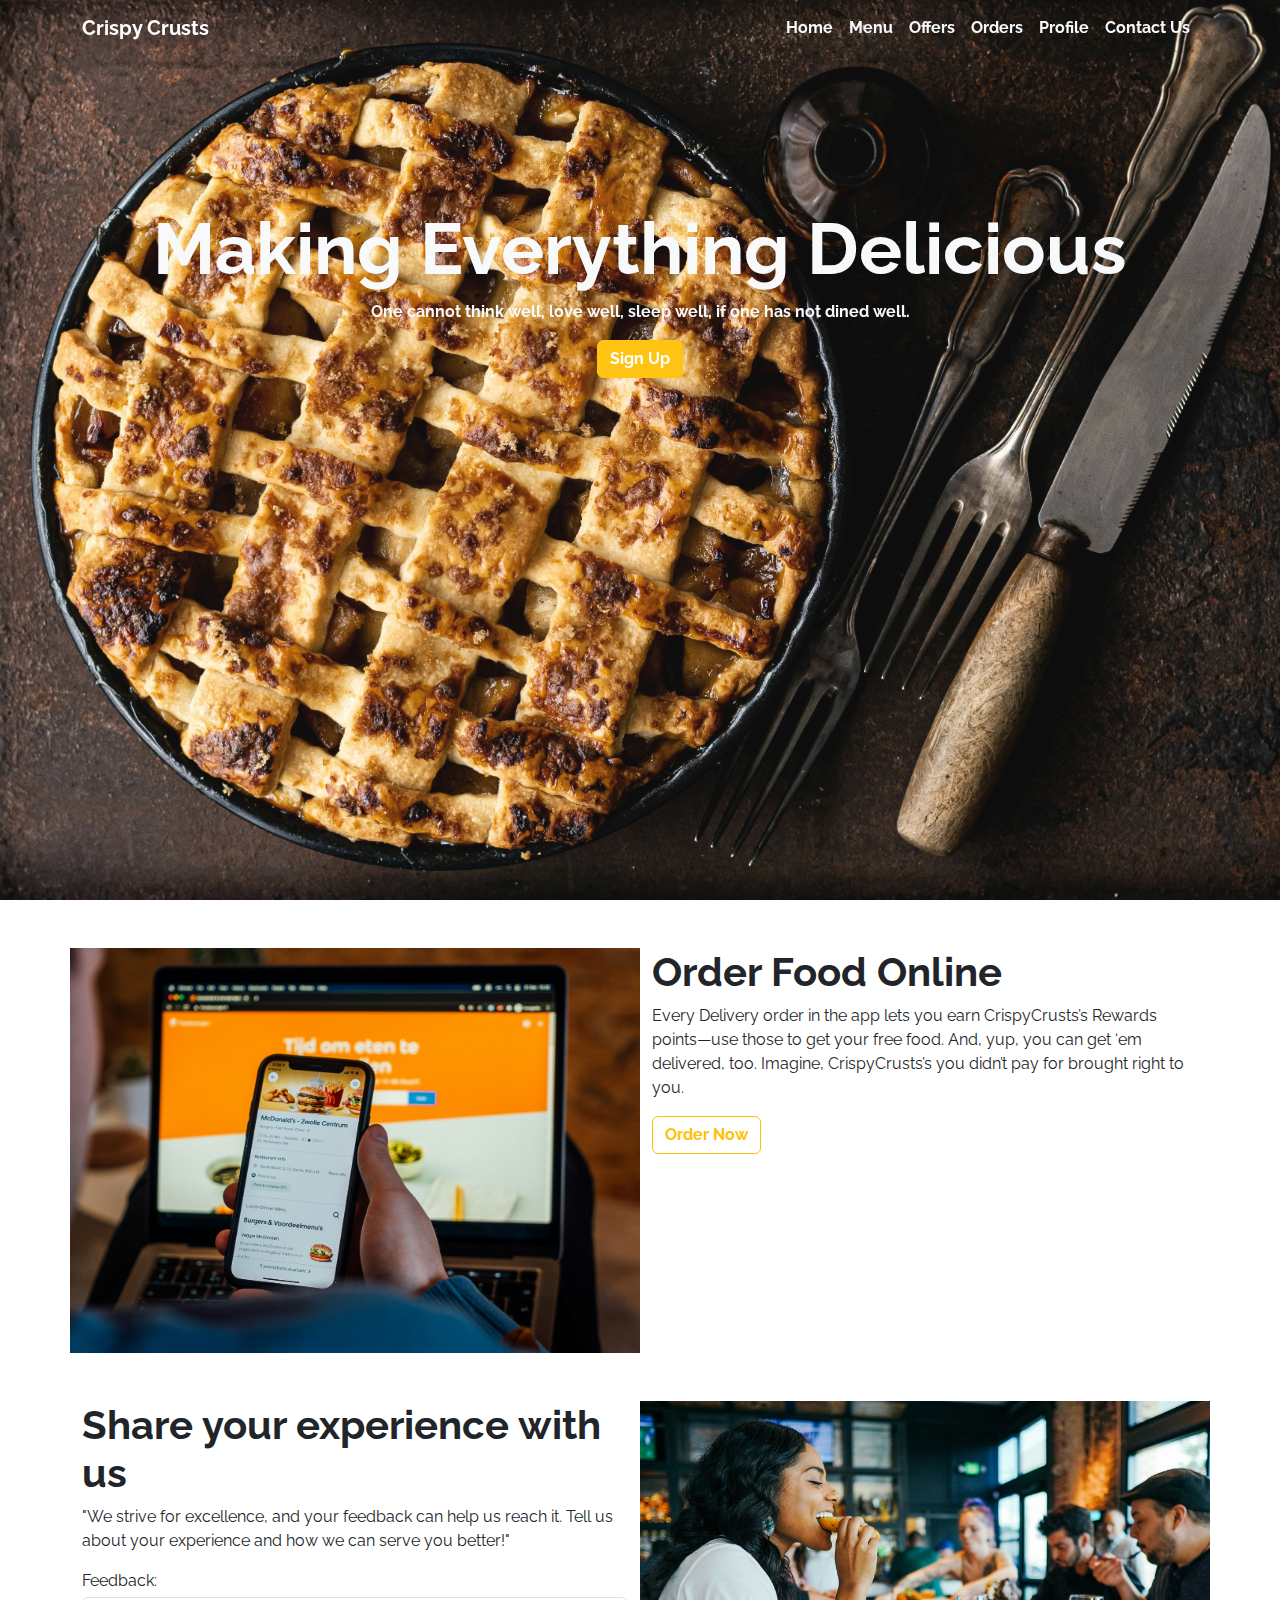
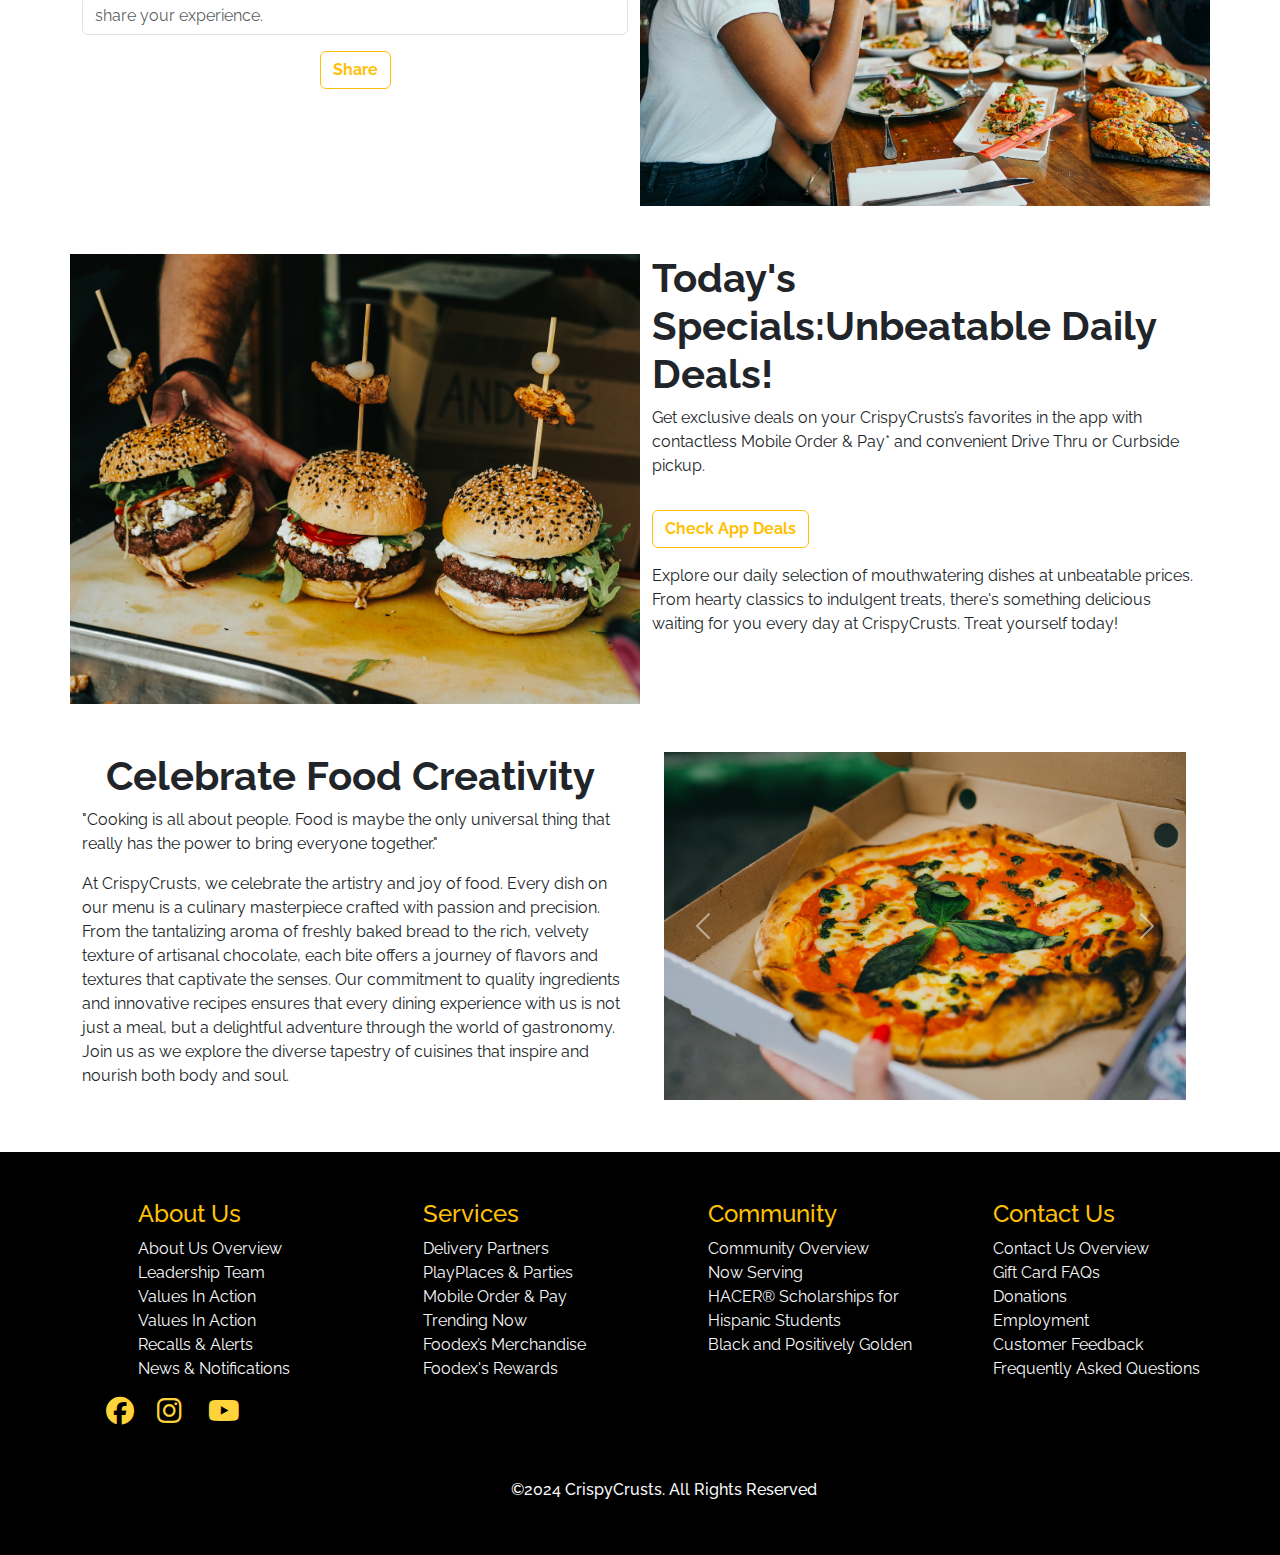
==== index.html @ 2a58a688 "update new menu feature" ====
<!DOCTYPE html>
<html lang="en">
  <head>
    <meta charset="UTF-8" />
    <meta name="viewport" content="width=device-width, initial-scale=1.0" />
    <title>CrispyCrusts</title>
    <link rel="stylesheet" href="style.css" />
    <link
      href="https://cdn.jsdelivr.net/npm/bootstrap@5.3.3/dist/css/bootstrap.min.css"
      rel="stylesheet"
      integrity="sha384-QWTKZyjpPEjISv5WaRU9OFeRpok6YctnYmDr5pNlyT2bRjXh0JMhjY6hW+ALEwIH"
      crossorigin="anonymous"
    />
    <script
      src="https://cdn.jsdelivr.net/npm/bootstrap@5.3.3/dist/js/bootstrap.bundle.min.js"
      integrity="sha384-YvpcrYf0tY3lHB60NNkmXc5s9fDVZLESaAA55NDzOxhy9GkcIdslK1eN7N6jIeHz"
      crossorigin="anonymous"
    ></script>
    <link
      href="https://cdnjs.cloudflare.com/ajax/libs/font-awesome/6.4.0/css/all.min.css"
      rel="stylesheet"
    />
  </head>
  <body>
    <div class="banner">
      <nav class="navbar navbar-expand-lg navbar-dark">
        <div class="container">
          <a class="navbar-brand fw-bold" href="#">Crispy Crusts</a>
          <button
            class="navbar-toggler"
            type="button"
            data-bs-toggle="collapse"
            data-bs-target="#navtoggler"
          >
            <span class="navbar-toggler-icon"></span>
          </button>
          <div class="collapse navbar-collapse" id="navtoggler">
            <ul class="navbar-nav ms-auto">
              <li class="nav-item">
                <a class="nav-link text-light fw-bold" href="">Home</a>
              </li>
              <li class="nav-item">
                <a class="nav-link text-light fw-bold" href="http://127.0.0.1:3000/menu.html">Menu</a>
              </li>
              <li class="nav-item">
                <a class="nav-link text-light fw-bold" href="#">Offers</a>
              </li>
              <li class="nav-item">
                <a class="nav-link text-light fw-bold" href="#">Orders</a>
              </li>
              <li class="nav-item">
                <a class="nav-link text-light fw-bold" href="#">Profile</a>
              </li>
              <li class="nav-item">
                <a class="nav-link text-light fw-bold" href="#">Contact Us</a>
              </li>
            </ul>
          </div>
        </div>
      </nav>
      <h1 class="text-center fw-bold display-2 text-light banner-heading">
        Making Everything Delicious
      </h1>
      <p class="text-light text-center fw-bold container">
        One cannot think well, love well, sleep well, if one has not dined well.
      </p>
      <div class="text-center">
        <button class="btn btn-warning fw-bold banner-btn signup-btn"><a style="text-decoration: none; color: white;" href="http://127.0.0.1:5500/signup.html">Sign Up</a></button>
      </div>
    </div>
    <section class="blog mt-5">
      <div class="container">
        <div class="row">
          <div class="col-lg-6 col-md-6 col-sm-12 blog-img"></div>
          <div class="col-lg-6 col-md-6 col-sm-12">
            <h1 class="fw-bold">Order Food Online</h1>
            <p>
              Every Delivery order in the app lets you earn CrispyCrusts’s Rewards
              points—use those to get your free food. And, yup, you can get ‘em
              delivered, too. Imagine, CrispyCrusts’s you didn’t pay for brought right
              to you.
            </p>
            <button type="button" class="btn btn-outline-warning fw-bold">
              Order Now
            </button>
          </div>
        </div>
        <div class="row mt-5">
          <div class="col-lg-6 col-md-6 col-sm-12">
            <h1 class="fw-bold">Share your experience with us</h1>
            <p>
              "We strive for excellence, and your feedback can help us reach
              it. Tell us about your experience and how we can serve you
              better!"
            </p>
            <form action="">
              <label for="">Feedback:</label>
              <input
                type="text"
                class="form-control mt-1"
                placeholder="share your experience."
              />
              <div class="text-center">
                <button
                  type="button"
                  class="btn btn-outline-warning my-3 text-center fw-bold"
                >
                  Share
                </button>
              </div>
            </form>
          </div>
          <div class="col-lg-6 col-md-6 col-sm-12 blog-img2 "></div>
        </div>
        <div class="row my-5">
          <div class="col-lg-6 col-md-6 col-sm-12 blogimg3"></div>
          <div class="col-lg-6 col-md-6 col-sm-12 mb-5">
            <h1 class="fw-bold">Today's Specials:Unbeatable Daily Deals!</h1>
            <p>Get exclusive deals on your CrispyCrusts’s favorites in the app with contactless Mobile Order & Pay* and convenient Drive Thru or Curbside pickup.</p>
            <button type="button" class="btn btn-outline-warning fw-bold banner-btn my-3">Check App Deals</button>
            <p>Explore our daily selection of mouthwatering dishes at unbeatable prices. From hearty classics to indulgent treats, there's something delicious waiting for you every day at CrispyCrusts. Treat yourself today!
            </p>
          </div>
        </div>
        <div class="row my-5">
          <div class="col-lg-6 col-md-6 col-sm-12">
            <h1 class="fw-bold ms-4">Celebrate Food Creativity</h1>
            <p>
              "Cooking is all about people. Food is maybe the only universal thing that really has the power to bring everyone together."
            </p>
            <p>
              At CrispyCrusts, we celebrate the artistry and joy of food. Every dish on our menu is a culinary masterpiece crafted with passion and precision. From the tantalizing aroma of freshly baked bread to the rich, velvety texture of artisanal chocolate, each bite offers a journey of flavors and textures that captivate the senses. Our commitment to quality ingredients and innovative recipes ensures that every dining experience with us is not just a meal, but a delightful adventure through the world of gastronomy. Join us as we explore the diverse tapestry of cuisines that inspire and nourish both body and soul.
            </p>
          </div>
          <div class="col-lg-6 col-md-6 col-sm-12">
            <div class="container">
              <div id="carouselExample" class="carousel slide" data-bs-ride="carousel" data-bs-interval="2000">
                <div class="carousel-inner">
                  <div class="carousel-item active">
                    <img src="pizza1.jpg" class="d-block w-100" alt="...">
                  </div>
                  <div class="carousel-item">
                    <img src="pizza2.jpg" class="d-block w-100" alt="...">
                  </div>
                  <div class="carousel-item">
                    <img src="burger1 (2).jpg" class="d-block w-100" alt="...">
                  </div>
                  <div class="carousel-item">
                    <img src="burger2.jpg" class="d-block w-100" alt="...">
                  </div>
                </div>
                <button class="carousel-control-prev" type="button" data-bs-target="#carouselExample" data-bs-slide="prev">
                  <span class="carousel-control-prev-icon" aria-hidden="true"></span>
                  <span class="visually-hidden">Previous</span>
                </button>
                <button class="carousel-control-next" type="button" data-bs-target="#carouselExample" data-bs-slide="next">
                  <span class="carousel-control-next-icon" aria-hidden="true"></span>
                  <span class="visually-hidden">Next</span>
                </button>
              </div>
            </div>
            
          </div>
          </div>
      </div> 
      </div>
    </section>
    <footer class="py-5 ps-5 ">
      <div class="container">
        <div class="row">
          <div class="col-lg-3 col-md-4 col-sm-12">
            <form action="">
              <ul style="list-style-type: none;">
                <h4 class="text-left">About Us</h4>
                <li class="text-light text-left">About Us Overview</li>
                <li class="text-light text-left">Leadership Team</li>
                <li class="text-light text-left">Values In Action</li>
                <li class="text-light text-left">Values In Action</li>
                <li class="text-light text-left">Recalls & Alerts</li>
                <li class="text-light text-left">News & Notifications</li>
              </ul>
            </form>
          </div>
          <div class="col-lg-3 col-md-4 col-sm-12">
            
            <ul style="list-style-type: none;">
              <h4 class="text-left">Services</h4>
              <li class="text-light text-left">Delivery Partners</li>
              <li class="text-light text-left">PlayPlaces & Parties</li>
              <li class="text-light text-left">Mobile Order & Pay</li>
              <li class="text-light text-left">Trending Now</li>
              <li class="text-light text-left">Foodex’s Merchandise</li>
              <li class="text-light text-left">Foodex's Rewards</li>
              </ul>
          </div>
          <div class="col-lg-3 col-md-4 col-sm-12">
            
            <ul style="list-style-type: none;">
              <h4 class="text-left">Community</h4>
              <li class="text-light text-left">Community Overview</li>
              <li class="text-light text-left">Now Serving</li>
              <li class="text-light text-left">HACER® Scholarships for Hispanic Students</li>
              <li class="text-light text-left">Black and Positively Golden</li>
              </ul>
          </div>
          <div class="col-lg-3 col-md4 col-sm-12">
            
            <ul style="list-style-type: none;">
              <h4 class="text-left">Contact Us</h4>
              <li class="text-light text-left">Contact Us Overview</li>
              <li class="text-light text-left">Gift Card FAQs</li>
              <li class="text-light text-left">Donations</li>
              <li class="text-light text-left">Employment</li>
              <li class="text-light text-left">Customer Feedback</li>
              <li class="text-light text-left">Frequently Asked Questions</li>
            </ul>
          </div>
        </div>
      </div>
      <div class="container">
        <div id="icon-panel">
          <div ><i class="fa-brands fa-facebook" style="color: #FFD43B;"><a href="#"></a></i></div>
          <div class="ms-3"><i class="fa-brands fa-instagram" style="color: #FFD43B;"><a href="#"></a></i></div>
          <div class="ms-3"> <i class="fa-brands fa-youtube" style="color: #FFD43B;"><a href="#"></a></i></div>
        </div>
      </div>
      <br>
      <div class="footer">
        <br style="color: #FFD43B;">
        <h6 class="text-center text-light">©2024 CrispyCrusts. All Rights Reserved</h6>
      </div>
    </footer>
  </body>
</html>
---- style.css ----
@import url('https://fonts.googleapis.com/css2?family=Raleway:ital,wght@0,100..900;1,100..900&display=swap');
*{
    margin: 0;
    padding: 0;
    font-family: "raleway",Arial, Helvetica, sans-serif;
}

.banner{
    background-image: url(back.jpg);
    filter: opacity(95%);
    width: 100%;
    min-height: 100vh;
    background-size:cover;
    background-position: center;
}
.banner-heading{
    margin-top: 150px;
}
.signup-btn{
    text-decoration: none;
    
}

.blog-img{
    background-image: url(order.jpg);
    width: 50%;
    height: 45vh;
    background-size: cover;
    background-position: center;
}
.blog-img2{
    background-image: url(feedback1.jpg);
    width: 50%;
    height: 45vh;
    background-size: cover;
    background-position: center;
}

ul h4{
    color:#ffc107;
}

footer{
    background-color: black;
}

.blogimg3{
    background-image: url(deals.jpg);
    width: 50%;
    height: 50vh;
    background-size: cover;
    background-position: center;
}

#icon-panel{
    display: flex;
    flex-direction: row;
}

#icon-panel div{
    height: 35px;
    width: 35px;
}

#icon-panel i{
    font-size: 28px;
}
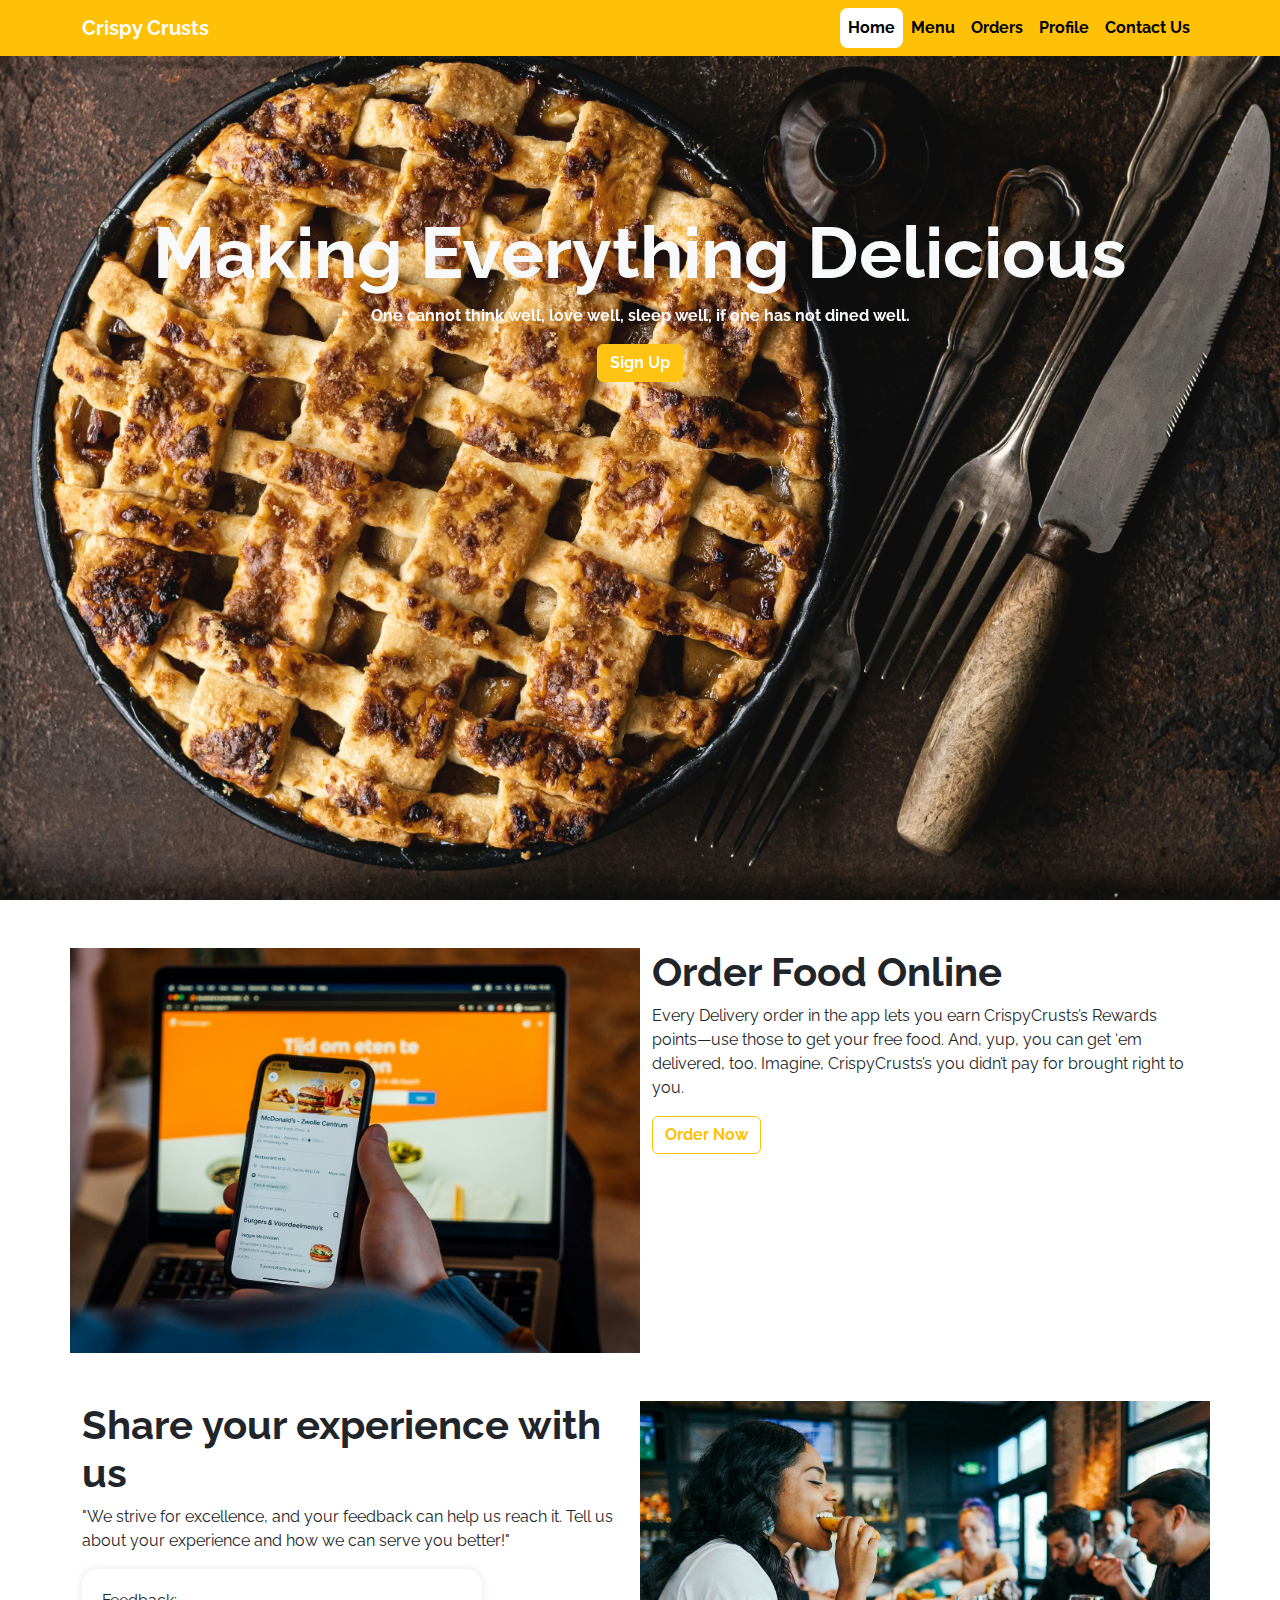
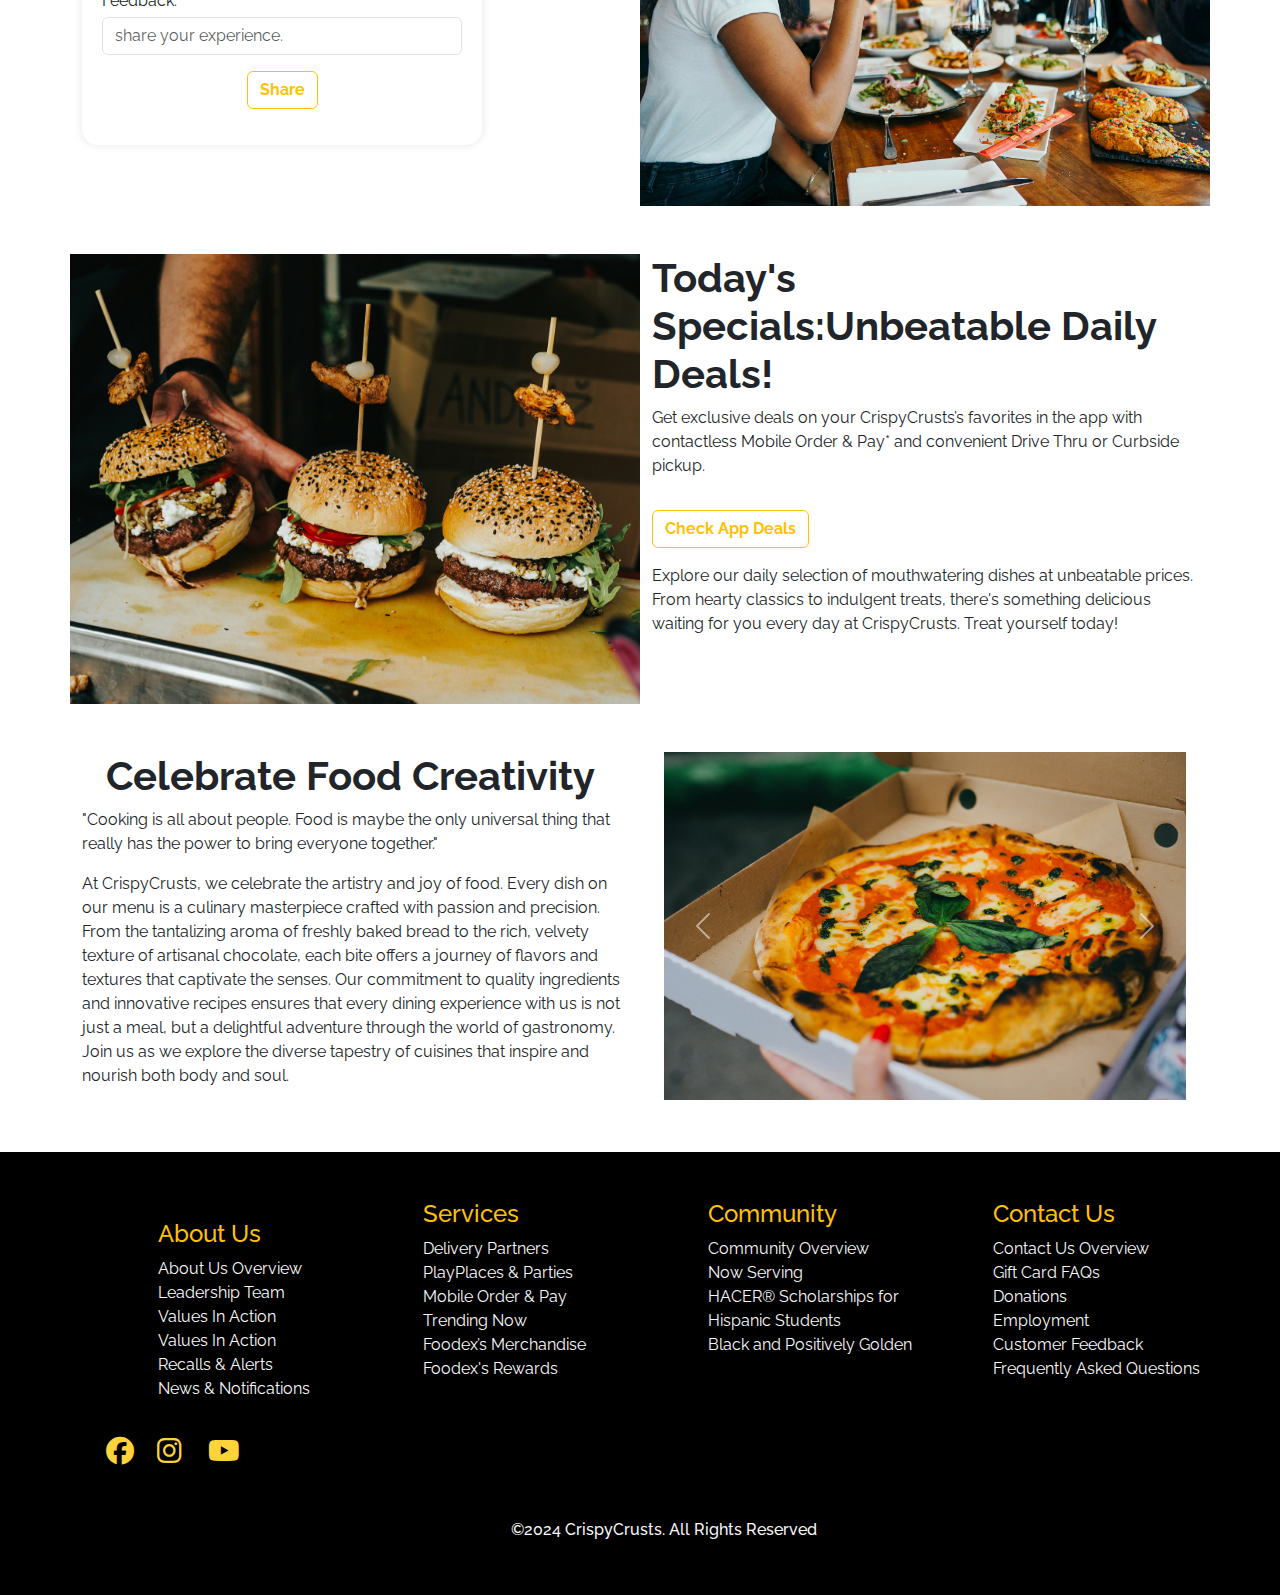
==== commit 9036b210: "signup popup updated" ====
--- a/index.html
+++ b/index.html
@@ -22,7 +22,7 @@
     />
   </head>
   <body>
-    <div class="banner">
+    <div class="nav-box fixed-top">
       <nav class="navbar navbar-expand-lg navbar-dark">
         <div class="container">
           <a class="navbar-brand fw-bold" href="#">Crispy Crusts</a>
@@ -37,13 +37,10 @@
           <div class="collapse navbar-collapse" id="navtoggler">
             <ul class="navbar-nav ms-auto">
               <li class="nav-item">
-                <a class="nav-link text-light fw-bold" href="">Home</a>
-              </li>
-              <li class="nav-item">
-                <a class="nav-link text-light fw-bold" href="http://127.0.0.1:3000/menu.html">Menu</a>
-              </li>
-              <li class="nav-item">
-                <a class="nav-link text-light fw-bold" href="#">Offers</a>
+                <a class="nav-link text-light fw-bold active" href="">Home</a>
+              </li>
+              <li class="nav-item">
+                <a class="nav-link text-light fw-bold" href="menu.html">Menu</a>
               </li>
               <li class="nav-item">
                 <a class="nav-link text-light fw-bold" href="#">Orders</a>
@@ -58,16 +55,123 @@
           </div>
         </div>
       </nav>
+    </div>
+    <div class="banner" id="blur">    
       <h1 class="text-center fw-bold display-2 text-light banner-heading">
         Making Everything Delicious
       </h1>
-      <p class="text-light text-center fw-bold container">
+      <p class="text-light text-center fw-bold container para1">
         One cannot think well, love well, sleep well, if one has not dined well.
       </p>
       <div class="text-center">
-        <button class="btn btn-warning fw-bold banner-btn signup-btn"><a style="text-decoration: none; color: white;" href="http://127.0.0.1:5500/signup.html">Sign Up</a></button>
+        <button class="btn btn-warning fw-bold banner-btn signup-btn"><a onclick="toggle()" style="text-decoration: none; color: white;" href="#">Sign Up</a></button>
       </div>
     </div>
+    <div class="container" id="Signup-box">
+      <form action="" class="container form1" style="background-color: white; max-width: 380px; height:430px;" >
+        <div class="cancel-btn">
+          <p>+</p>
+        </div>
+        <div class="text-center">
+          <button
+            type="button"
+            class="btn btn-outline-warning fw-bold signup"
+            style="color: white; background-color: #ffc107; width: 100px"
+          >
+            Sign Up
+          </button>
+          <button
+            type="button"
+            class="btn btn-outline-warning fw-bold my-3 login"
+            style="width: 100px;"
+          >
+            Login
+          </button>
+        </div>
+        <div>
+          <input type="text" class="form-control my-3" placeholder="Username" required />
+        </div>
+        <div>
+          <input id="email" type="email" class="form-control mb-3" placeholder="Email Id" required />
+        </div>
+        <div>
+          <input id="create-pwd"
+            type="password"
+            class="form-control"
+            placeholder=" Create Password" required
+          />
+        </div>
+        <div class="text-center">
+          <p class="mt-3">
+            By creating an account you agree to our
+            <a style="text-decoration: none" href="">Terms and conditons.</a>
+          </p>
+        </div>
+        <div class="text-center">
+          <button
+          id="submit"
+            class="btn btn-outline-warning mb-3 fw-bold"
+            style="color: white; background-color: #ffc107; width: 90%;"
+          >
+            Create Account
+          </button>
+        </div>
+        <div class="text-center">
+          <p>
+            Need Help? <a style="text-decoration: none" href="">Contact Us</a>
+          </p>
+        </div>
+      </form>
+      <form action="" class="container form2" style="background-color: white; max-width: 380px; display: none; height: 430px;"  >
+        <div class="cancel-btn">
+          <p>+</p>
+        </div>
+        <div class="text-center">
+          <button
+            type="button"
+            class="btn btn-outline-warning fw-bold Signup "
+            style="width: 100px"
+          >
+            Sign Up
+          </button>
+          <button
+            type="button"
+            class="btn btn-outline-warning fw-bold my-3 login"
+            style="width: 100px; background-color: #ffc107;color: white;"
+          >
+            Login
+          </button>
+        </div>
+        <div>
+          <input id="email" type="email" class="form-control mt-5 mb-3" placeholder="Email Id" required/>
+        </div>
+        <div>
+          <input id="create-pwd"
+            type="password"
+            class="form-control"
+            placeholder="Password" required
+          />
+        </div>
+        <div>
+          <p class="mt-3" style="color: blue; font-size: 1.1rem; text-align: end;">
+            Forget Password?
+          </p>
+        </div>
+        <div class="text-center">
+          <button id="submit"
+            class="btn btn-outline-warning mb-3 fw-bold"
+            style="color: white; background-color: #ffc107; width: 90%;"
+          >
+            Login
+          </button>
+        </div>
+        <div class="text-center">
+          <p>
+            Need Help? <a style="text-decoration: none" href="">Contact Us</a>
+          </p>
+        </div>
+      </form>
+    </div>  
     <section class="blog mt-5">
       <div class="container">
         <div class="row">
@@ -230,5 +334,8 @@
         <h6 class="text-center text-light">©2024 CrispyCrusts. All Rights Reserved</h6>
       </div>
     </footer>
+    <script src="signup.js"></script>
+    <script src="login.js" type="module" defer></script>
+    <script src="register.js" type="module" defer></script>
   </body>
 </html>
--- a/style.css
+++ b/style.css
@@ -12,13 +12,80 @@
     min-height: 100vh;
     background-size:cover;
     background-position: center;
+    /* filter: brightness(70%); */
 }
+/* .banner::before{
+    content: "";
+    position: absolute;
+    height: 100%;
+    width: 100%;
+    background-color: rgba(0, 0, 0, 0.6);
+    z-index: 100;
+    opacity: 1;
+    pointer-events: none;
+    transition: all 0.5s ease-out;
+}
+.banner{
+    opacity: 1;
+} */
+.show{
+   display: flex;
+   align-items: center;
+   justify-content: center;
+}
+
 .banner-heading{
-    margin-top: 150px;
+    z-index: 1;
+    padding-top: 210px;
+    top: 50%;
+    left: 50%;
 }
+.para1{
+    z-index: 1;
+}
+
 .signup-btn{
     text-decoration: none;
     
+}
+#Signup-box{
+    position: fixed;
+    max-width:400px;
+    top: 50%;
+    left: 50%;
+    visibility: hidden;
+    transform: translate(-50%,-50%); 
+    opacity: 0;
+    transition: 0.5s;
+}
+
+ 
+.nav-box{
+    background-color: #ffc107;
+}
+.navbar .active {
+    background-color: white;
+    border-radius: 8px;
+    padding-left: 3%;
+}
+.navbar .nav-link {
+    color: black !important;
+}
+form{
+    max-width: 400px;
+    padding: 20px; 
+    border-radius: 16px;
+    border: none;
+    align-self: center;
+    box-shadow: 0 0 10px rgba(0, 0, 0, 0.1);
+}
+.cancel-btn{
+    font-size: 40px;
+    float: right;
+    text-align: start;
+    rotate: 45deg;
+    cursor: pointer;
+    margin-right: 15px;
 }
 
 .blog-img{
@@ -65,3 +132,20 @@
 #icon-panel i{
     font-size: 28px;
 }
+
+/* popup */
+#blur.banner.active {
+    filter:blur(10px) ;
+    pointer-events: none;
+    user-select: none;
+    overflow-y: hidden;
+}
+
+#Signup-box.container.active{
+    position: fixed;
+    top:50%;
+    visibility: visible;
+    opacity: 1;
+    transition: 0.5s;
+    overflow-y: hidden;
+}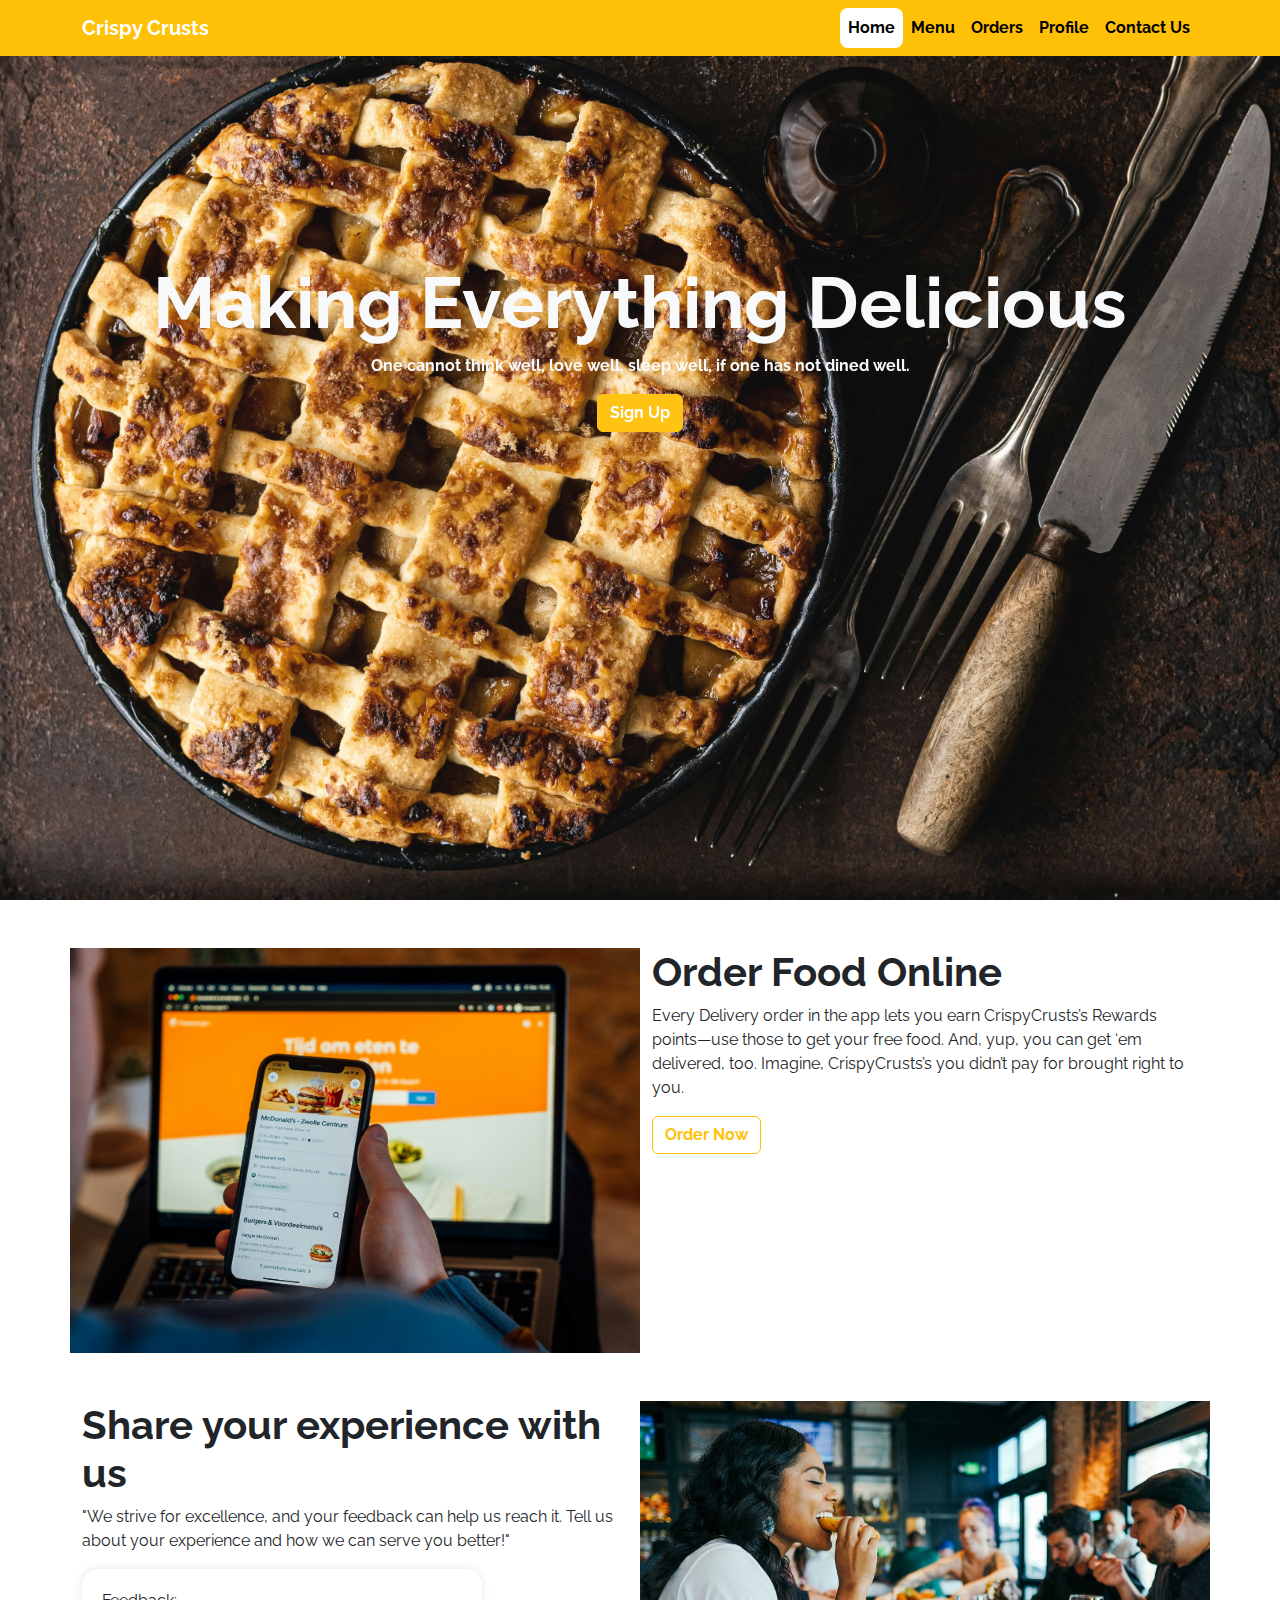
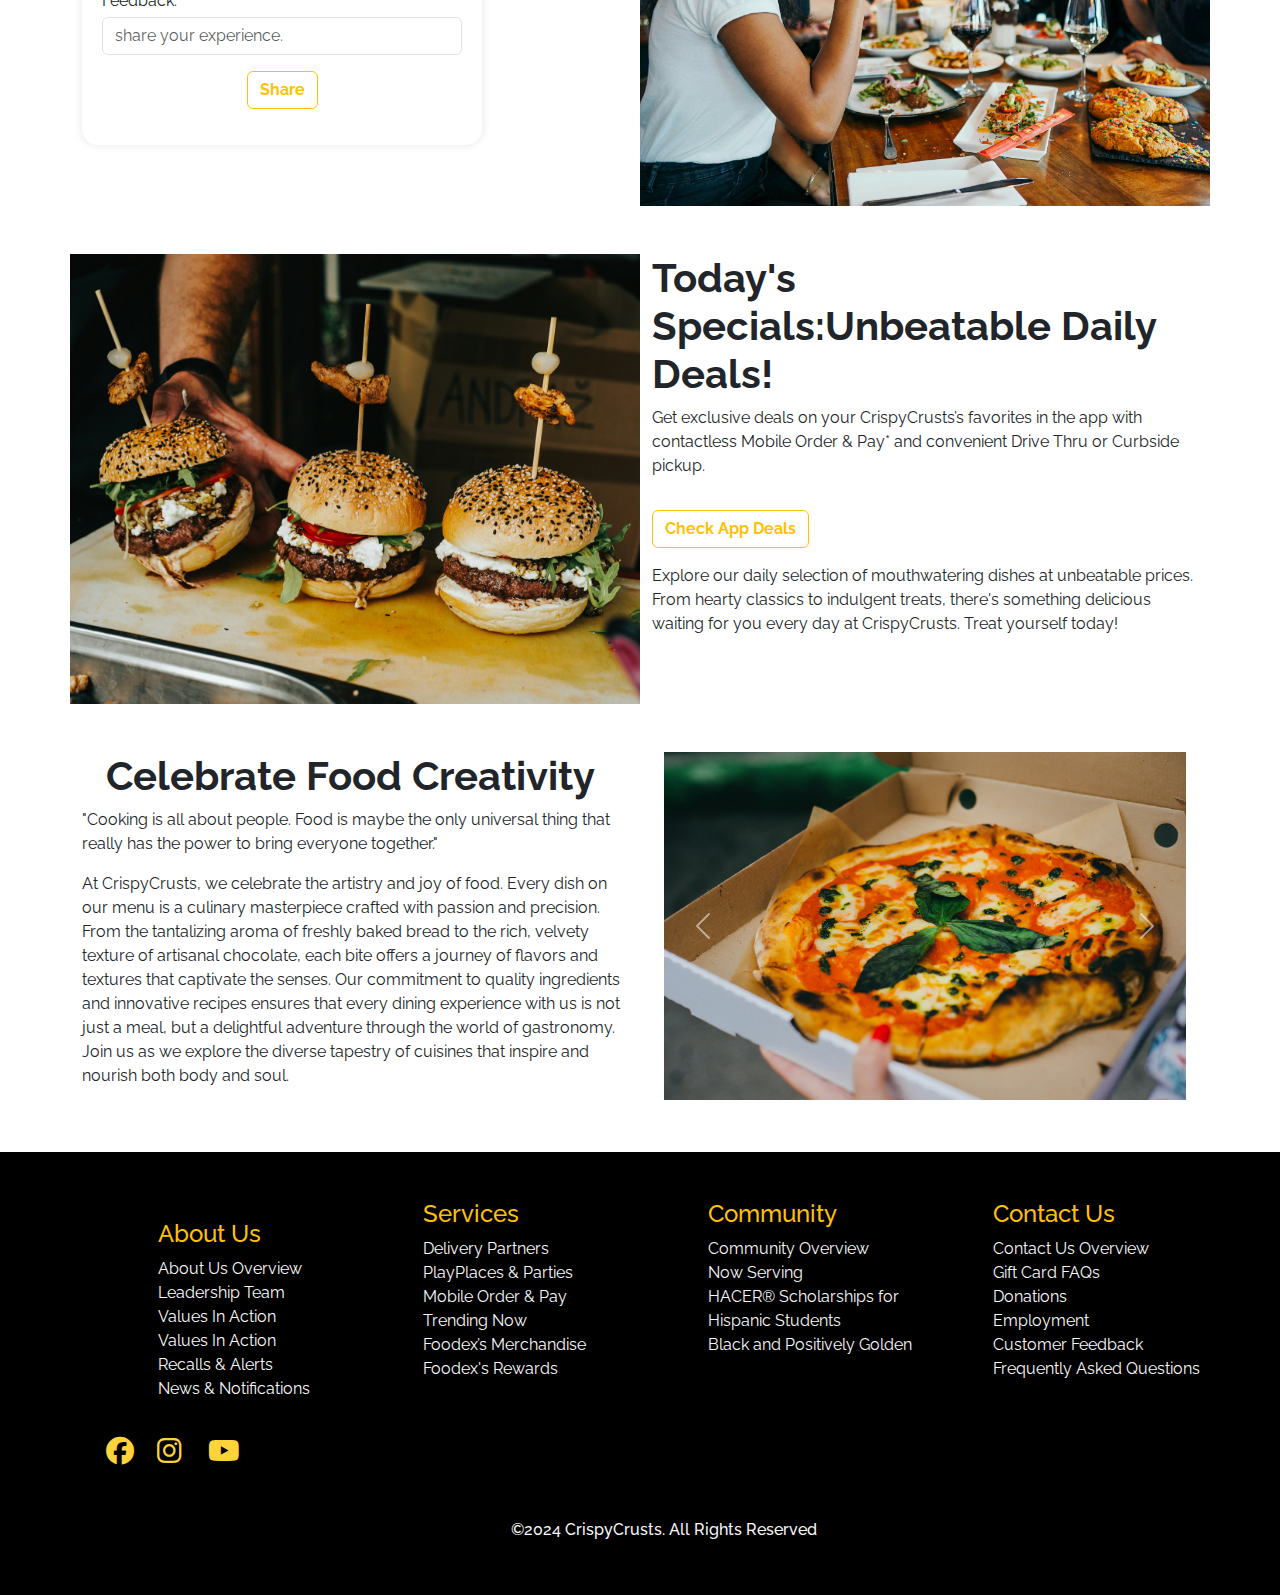
==== commit 1546a30c: "newupdates" ====
--- a/index.html
+++ b/index.html
@@ -23,7 +23,7 @@
   </head>
   <body>
     <div class="nav-box fixed-top">
-      <nav class="navbar navbar-expand-lg navbar-dark">
+      <nav class="navbar navbar-expand-lg navbar-dark ">
         <div class="container">
           <a class="navbar-brand fw-bold" href="#">Crispy Crusts</a>
           <button
@@ -95,7 +95,7 @@
           <input id="email" type="email" class="form-control mb-3" placeholder="Email Id" required />
         </div>
         <div>
-          <input id="create-pwd"
+          <input id=""
             type="password"
             class="form-control"
             placeholder=" Create Password" required
--- a/style.css
+++ b/style.css
@@ -12,34 +12,27 @@
     min-height: 100vh;
     background-size:cover;
     background-position: center;
-    /* filter: brightness(70%); */
+
 }
-/* .banner::before{
-    content: "";
-    position: absolute;
-    height: 100%;
-    width: 100%;
-    background-color: rgba(0, 0, 0, 0.6);
-    z-index: 100;
-    opacity: 1;
-    pointer-events: none;
-    transition: all 0.5s ease-out;
-}
-.banner{
-    opacity: 1;
-} */
-.show{
+
+/* .show{
    display: flex;
    align-items: center;
    justify-content: center;
-}
+} */
 
 .banner-heading{
     z-index: 1;
-    padding-top: 210px;
+    padding-top: 260px;
     top: 50%;
     left: 50%;
 }
+@media (max-width:425px) {
+    .banner-heading{
+        padding-top: 210px;
+    }    
+}
+
 .para1{
     z-index: 1;
 }
@@ -62,12 +55,17 @@
  
 .nav-box{
     background-color: #ffc107;
+
+}
+.navbar-nav {
+    flex-direction: column;
 }
 .navbar .active {
     background-color: white;
     border-radius: 8px;
     padding-left: 3%;
 }
+
 .navbar .nav-link {
     color: black !important;
 }
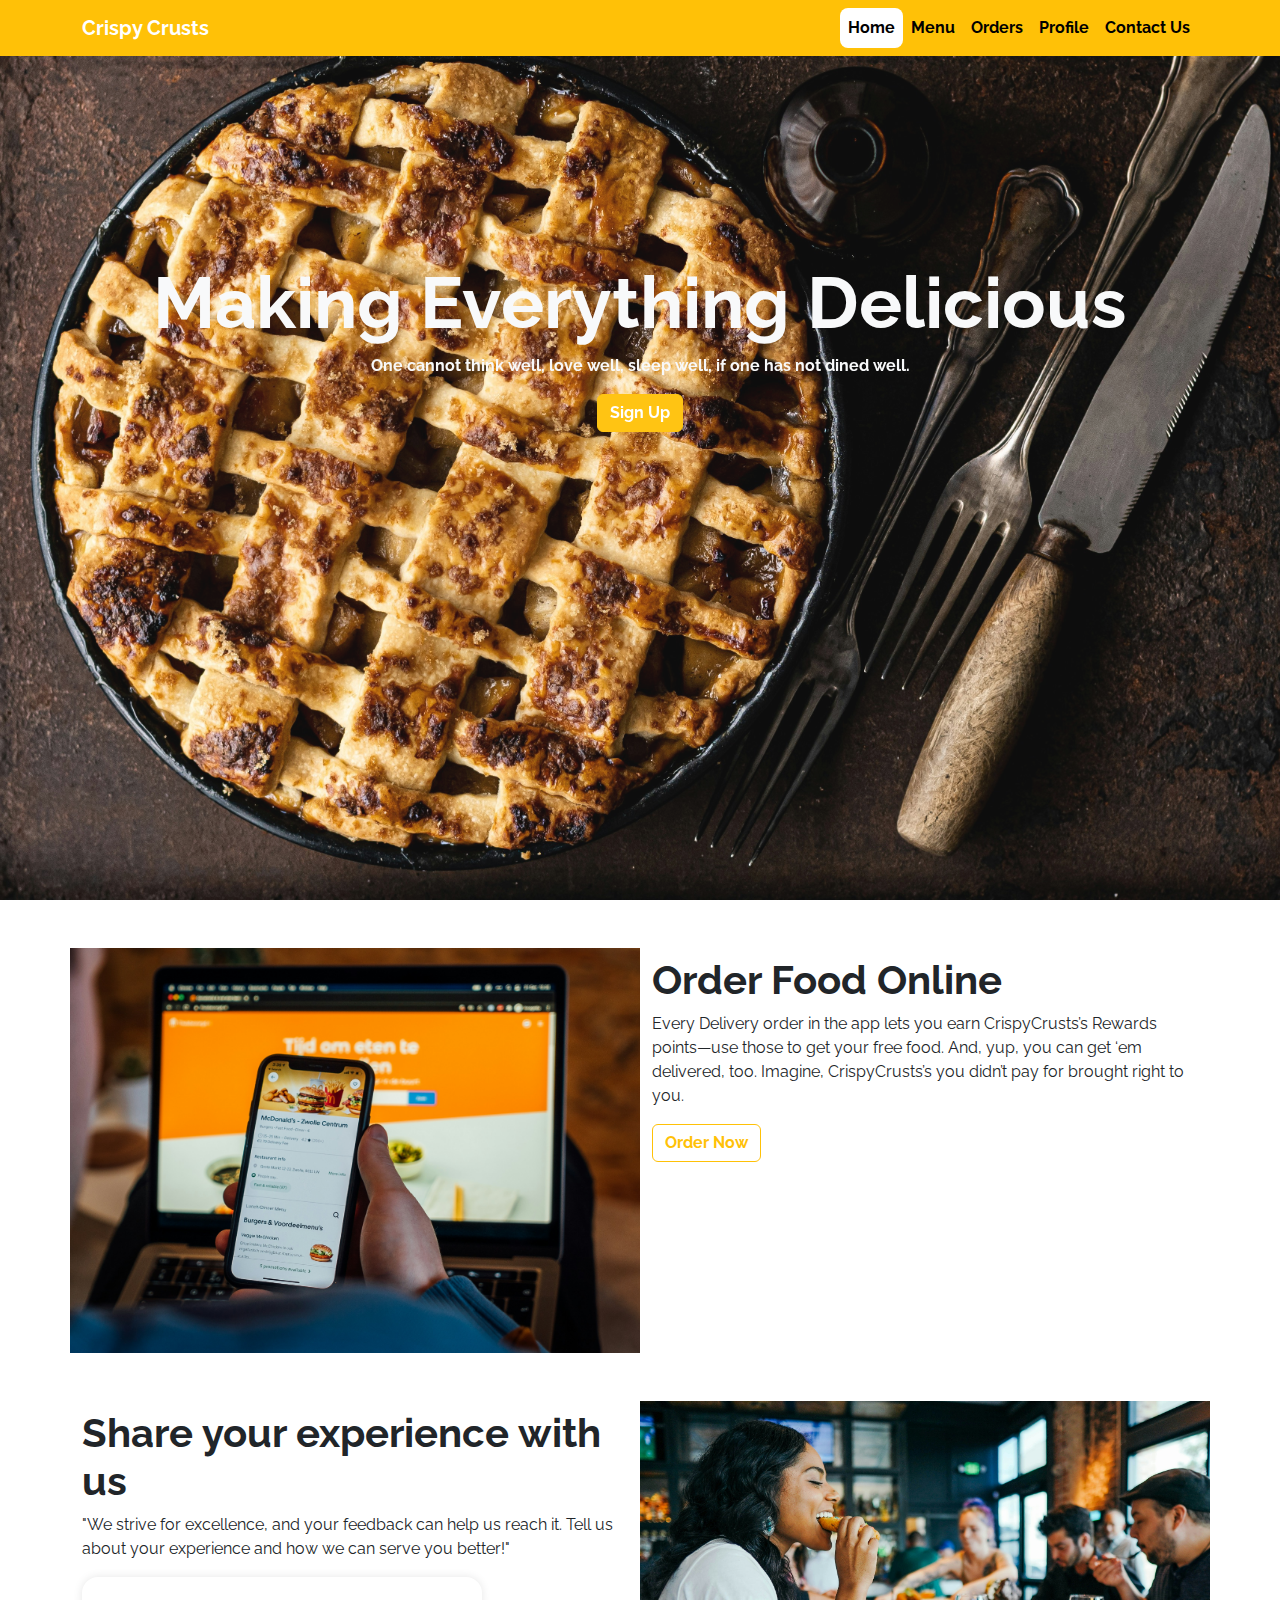
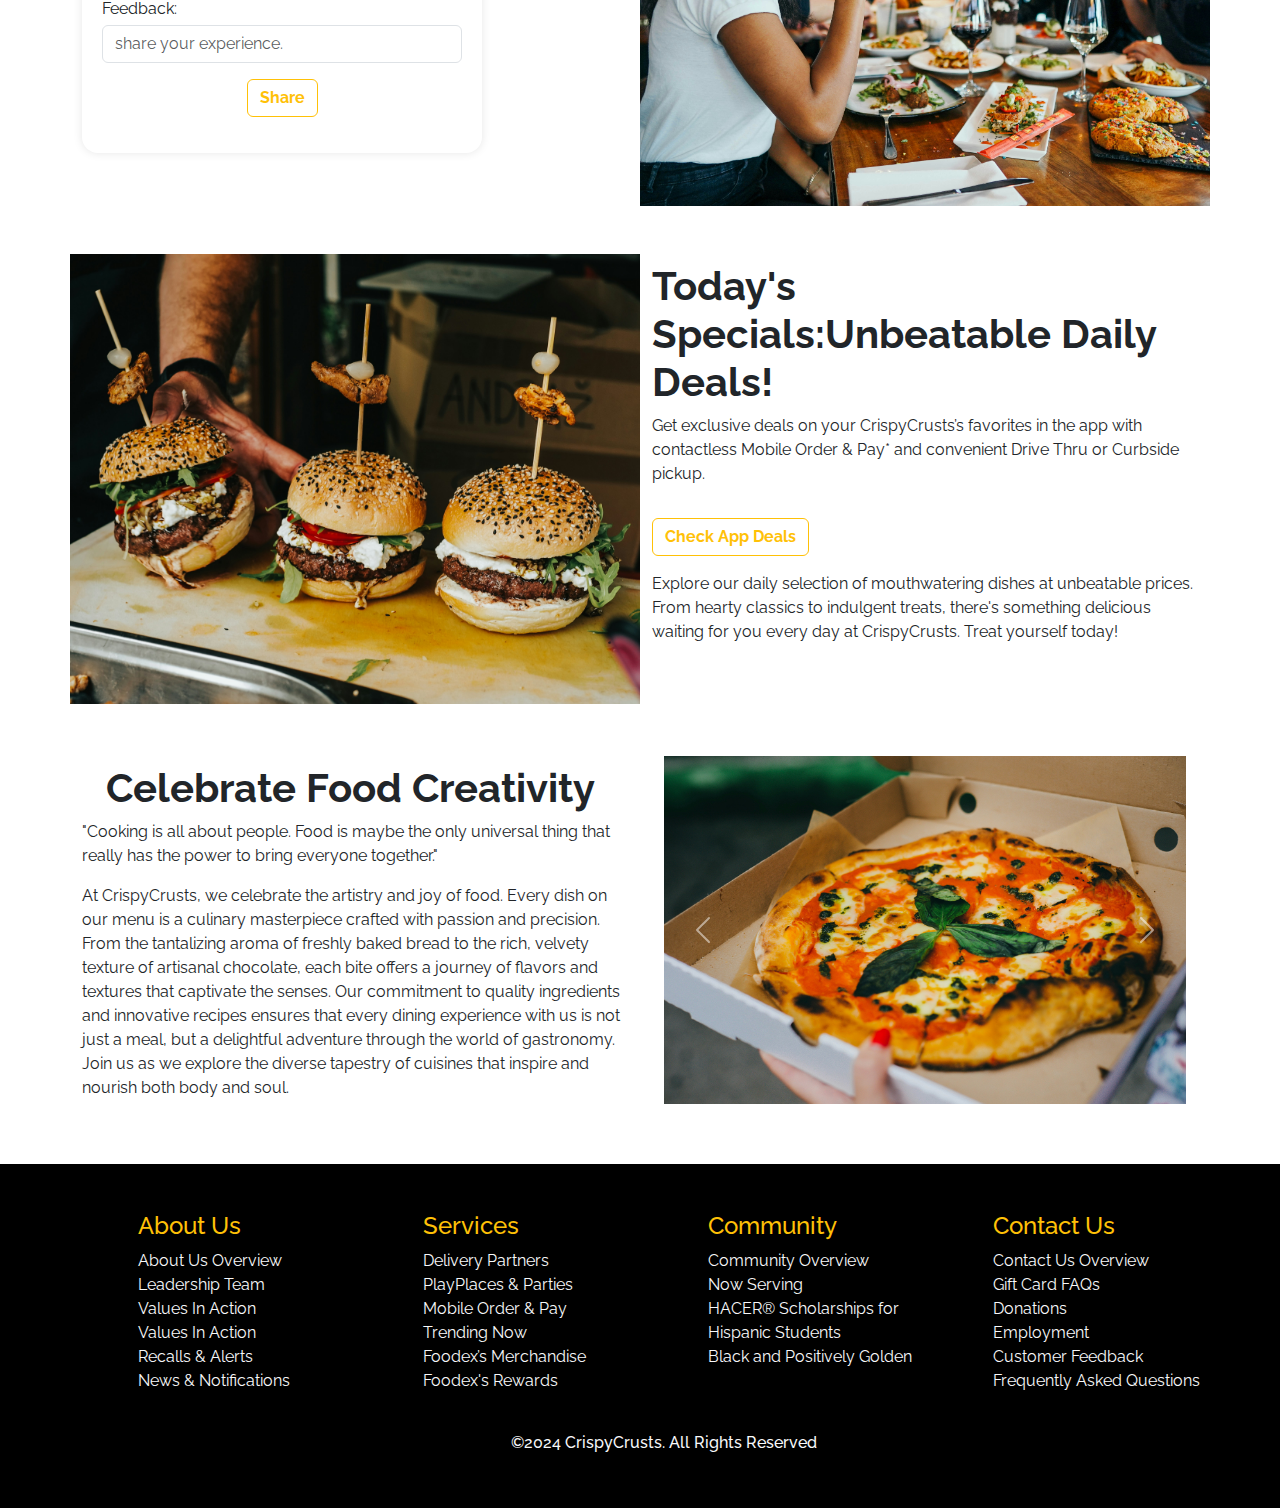
==== commit 72f2f0cd: "new updates" ====
--- a/index.html
+++ b/index.html
@@ -46,7 +46,7 @@
                 <a class="nav-link text-light fw-bold" href="#">Orders</a>
               </li>
               <li class="nav-item">
-                <a class="nav-link text-light fw-bold" href="#">Profile</a>
+                <a class="nav-link text-light fw-bold" href="profile.html">Profile</a>
               </li>
               <li class="nav-item">
                 <a class="nav-link text-light fw-bold" href="#">Contact Us</a>
@@ -95,7 +95,7 @@
           <input id="email" type="email" class="form-control mb-3" placeholder="Email Id" required />
         </div>
         <div>
-          <input id=""
+          <input id="create-pwd"
             type="password"
             class="form-control"
             placeholder=" Create Password" required
@@ -109,6 +109,7 @@
         </div>
         <div class="text-center">
           <button
+          type="submit"
           id="submit"
             class="btn btn-outline-warning mb-3 fw-bold"
             style="color: white; background-color: #ffc107; width: 90%;"
@@ -123,7 +124,7 @@
         </div>
       </form>
       <form action="" class="container form2" style="background-color: white; max-width: 380px; display: none; height: 430px;"  >
-        <div class="cancel-btn">
+        <div id="cancel2" class="cancel-btn">
           <p>+</p>
         </div>
         <div class="text-center">
@@ -158,7 +159,7 @@
           </p>
         </div>
         <div class="text-center">
-          <button id="submit"
+          <button type="submit" id="submit"
             class="btn btn-outline-warning mb-3 fw-bold"
             style="color: white; background-color: #ffc107; width: 90%;"
           >
@@ -175,9 +176,9 @@
     <section class="blog mt-5">
       <div class="container">
         <div class="row">
-          <div class="col-lg-6 col-md-6 col-sm-12 blog-img"></div>
+          <div class="col-lg-6 col-md-6 col-sm-10 blog-img"></div>
           <div class="col-lg-6 col-md-6 col-sm-12">
-            <h1 class="fw-bold">Order Food Online</h1>
+            <h1 class="fw-bold mt-2">Order Food Online</h1>
             <p>
               Every Delivery order in the app lets you earn CrispyCrusts’s Rewards
               points—use those to get your free food. And, yup, you can get ‘em
@@ -190,8 +191,8 @@
           </div>
         </div>
         <div class="row mt-5">
-          <div class="col-lg-6 col-md-6 col-sm-12">
-            <h1 class="fw-bold">Share your experience with us</h1>
+          <div class="col-lg-6 col-md-6 col-sm-12 mb-3">
+            <h1 class="fw-bold mt-2">Share your experience with us</h1>
             <p>
               "We strive for excellence, and your feedback can help us reach
               it. Tell us about your experience and how we can serve you
@@ -214,12 +215,12 @@
               </div>
             </form>
           </div>
-          <div class="col-lg-6 col-md-6 col-sm-12 blog-img2 "></div>
+          <div class="col-lg-6 col-md-6 col-sm-10 blog-img2 "></div>
         </div>
         <div class="row my-5">
-          <div class="col-lg-6 col-md-6 col-sm-12 blogimg3"></div>
+          <div class="col-lg-6 col-md-6 col-sm-10 blogimg3"></div>
           <div class="col-lg-6 col-md-6 col-sm-12 mb-5">
-            <h1 class="fw-bold">Today's Specials:Unbeatable Daily Deals!</h1>
+            <h1 class="fw-bold mt-2">Today's Specials:Unbeatable Daily Deals!</h1>
             <p>Get exclusive deals on your CrispyCrusts’s favorites in the app with contactless Mobile Order & Pay* and convenient Drive Thru or Curbside pickup.</p>
             <button type="button" class="btn btn-outline-warning fw-bold banner-btn my-3">Check App Deals</button>
             <p>Explore our daily selection of mouthwatering dishes at unbeatable prices. From hearty classics to indulgent treats, there's something delicious waiting for you every day at CrispyCrusts. Treat yourself today!
@@ -228,7 +229,7 @@
         </div>
         <div class="row my-5">
           <div class="col-lg-6 col-md-6 col-sm-12">
-            <h1 class="fw-bold ms-4">Celebrate Food Creativity</h1>
+            <h1 class="fw-bold ms-4 mt-2">Celebrate Food Creativity</h1>
             <p>
               "Cooking is all about people. Food is maybe the only universal thing that really has the power to bring everyone together."
             </p>
@@ -273,17 +274,15 @@
       <div class="container">
         <div class="row">
           <div class="col-lg-3 col-md-4 col-sm-12">
-            <form action="">
-              <ul style="list-style-type: none;">
-                <h4 class="text-left">About Us</h4>
-                <li class="text-light text-left">About Us Overview</li>
-                <li class="text-light text-left">Leadership Team</li>
-                <li class="text-light text-left">Values In Action</li>
-                <li class="text-light text-left">Values In Action</li>
-                <li class="text-light text-left">Recalls & Alerts</li>
-                <li class="text-light text-left">News & Notifications</li>
+            <ul style="list-style-type: none;">
+              <h4 class="text-left">About Us</h4>
+              <li class="text-light text-left">About Us Overview</li>
+              <li class="text-light text-left">Leadership Team</li>
+              <li class="text-light text-left">Values In Action</li>
+              <li class="text-light text-left">Values In Action</li>
+              <li class="text-light text-left">Recalls & Alerts</li>
+              <li class="text-light text-left">News & Notifications</li>
               </ul>
-            </form>
           </div>
           <div class="col-lg-3 col-md-4 col-sm-12">
             
@@ -307,7 +306,7 @@
               <li class="text-light text-left">Black and Positively Golden</li>
               </ul>
           </div>
-          <div class="col-lg-3 col-md4 col-sm-12">
+          <div class="col-lg-3 col-md-4 col-sm-12">
             
             <ul style="list-style-type: none;">
               <h4 class="text-left">Contact Us</h4>
@@ -321,14 +320,6 @@
           </div>
         </div>
       </div>
-      <div class="container">
-        <div id="icon-panel">
-          <div ><i class="fa-brands fa-facebook" style="color: #FFD43B;"><a href="#"></a></i></div>
-          <div class="ms-3"><i class="fa-brands fa-instagram" style="color: #FFD43B;"><a href="#"></a></i></div>
-          <div class="ms-3"> <i class="fa-brands fa-youtube" style="color: #FFD43B;"><a href="#"></a></i></div>
-        </div>
-      </div>
-      <br>
       <div class="footer">
         <br style="color: #FFD43B;">
         <h6 class="text-center text-light">©2024 CrispyCrusts. All Rights Reserved</h6>
--- a/style.css
+++ b/style.css
@@ -14,12 +14,6 @@
     background-position: center;
 
 }
-
-/* .show{
-   display: flex;
-   align-items: center;
-   justify-content: center;
-} */
 
 .banner-heading{
     z-index: 1;
@@ -52,7 +46,6 @@
     transition: 0.5s;
 }
 
- 
 .nav-box{
     background-color: #ffc107;
 
@@ -117,23 +110,9 @@
     background-position: center;
 }
 
-#icon-panel{
-    display: flex;
-    flex-direction: row;
-}
-
-#icon-panel div{
-    height: 35px;
-    width: 35px;
-}
-
-#icon-panel i{
-    font-size: 28px;
-}
-
 /* popup */
 #blur.banner.active {
-    filter:blur(10px) ;
+    filter:brightness(60%) ;
     pointer-events: none;
     user-select: none;
     overflow-y: hidden;
@@ -146,4 +125,11 @@
     opacity: 1;
     transition: 0.5s;
     overflow-y: hidden;
+}
+
+@media (max-width:575px) {
+    .blog-img2,.blog-img,.blogimg3{
+        width: 35%;
+        height: 40vh;
+    }
 }